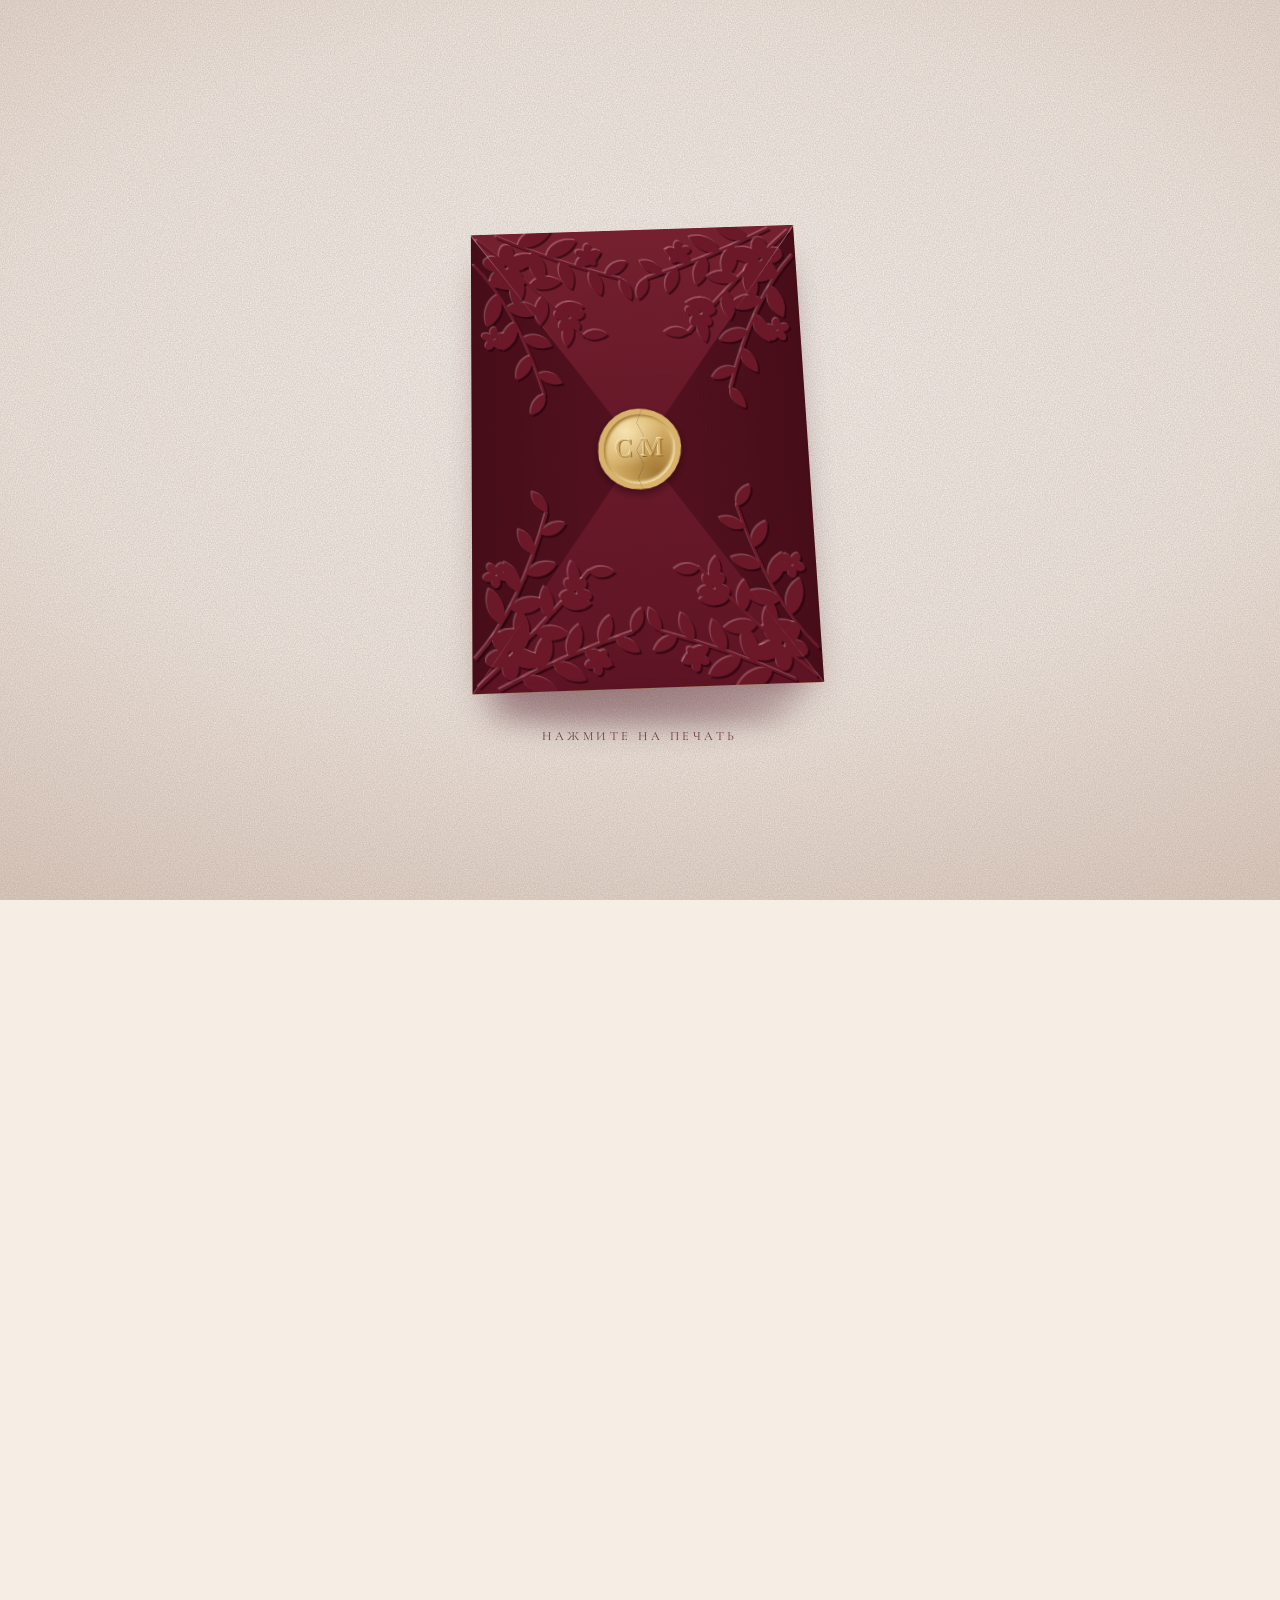
==== bordo/index.html @ 5470cc4d "Two new invitations: bordo (four-flap embossed envelope, calendar) and candle (three candles light u" ====
<!doctype html>
<html lang="ru">
<head>
<meta charset="utf-8">
<meta name="viewport" content="width=device-width,initial-scale=1,viewport-fit=cover">
<meta name="robots" content="noindex,nofollow">
<meta name="theme-color" content="#5e1424">
<title>Бордо · София и Марк</title>
<meta property="og:type" content="website">
<meta property="og:title" content="София и Марк приглашают на свадьбу">
<meta property="og:description" content="9 октября 2027 года. Откройте конверт.">
<meta property="og:url" content="https://aalyubaevapple-oss.github.io/invitation/bordo/">
<meta property="og:image" content="https://aalyubaevapple-oss.github.io/invitation/og/bordo.jpg">
<meta property="og:image:width" content="1200">
<meta property="og:image:height" content="630">
<meta name="twitter:card" content="summary_large_image">
<link rel="stylesheet" href="https://fonts.googleapis.com/css2?family=Cormorant+Garamond:ital,wght@0,400;0,500;1,400&family=Prata&display=swap">
<link rel="stylesheet" href="../assets/engine.css">
<style>
/* Бордо и крем: конверт из четырёх тиснёных клапанов с золотой печатью, антиква, календарь с отмеченным днём. */
:root{
  --paper:#f6ede4; --ink:#4a1420; --ink-soft:#8c6a66; --line:#d6bfb2; --accent:#8c1c2e; --card:#5e1424;
  --grain:var(--grain-url);
  --display:"Prata","Playfair Display",Georgia,serif;
  --body:"Cormorant Garamond","Cormorant",Georgia,serif;
  --h1-size:clamp(2.6rem,12.5vw,3.5rem); --h2-size:1.8rem; --h-lh:1.15; --fs-body:1.18rem;
  --num-font:var(--display); --num-style:normal; --num-size:2rem;
  --pill-bg:var(--accent); --pill-fg:#f6ede4;
  --card-shadow:0 14px 26px -18px rgba(74,20,32,.7);
  --w-sky:#f0dcd3; --w-leaf1:#8a9a78; --w-leaf2:#5d6f55; --w-water:#e6cfc4; --w-bloom:#8c1c2e; --w-reed:#6b4a3a;
  --env:#5e1424; --env-hi:#74202f; --env-lo:#460d19;
  --seal:#d9b36c; --seal-hi:#f6e2b0; --seal-lo:#a37a35;
  --cw:min(76vw,21rem,48vh);
  --bg-delay:1.95s;
}
.dress,.back{color:#f6ede4}
.dress .sw i{box-shadow:inset 0 0 0 1px rgba(246,237,228,.35)}
.cal{width:100%;max-width:19rem;display:grid;grid-template-columns:repeat(7,1fr);row-gap:.3rem;font-variant-numeric:lining-nums;line-height:1}
.cal strong{grid-column:1/-1;font-family:var(--display);font-weight:400;font-size:1.5rem;padding-bottom:.7rem}
.cal em{font-style:normal;font-size:.68rem;letter-spacing:.14em;text-transform:uppercase;color:var(--ink-soft);padding-bottom:.4rem}
.cal span{display:grid;place-items:center;height:2.3rem;font-size:1.12rem}
.cal .on{position:relative;color:#f6ede4;font-weight:500}
.cal .on svg{position:absolute;left:50%;top:50%;width:2.5rem;height:2.5rem;margin:-1.2rem 0 0 -1.25rem;z-index:-1;fill:var(--accent)}
.cal .on{z-index:0}
/* Конверт: четыре клапана на петлях по краям, под ними карточка, сверху печать. */
.opener .bg{background:var(--grain-url),radial-gradient(ellipse 90% 70% at 50% 40%,#fbf5ee,var(--paper) 55%,#e3d0c2)}
.stage{position:absolute;inset:0;display:grid;place-items:center;perspective:1300px;animation:float 6s ease-in-out infinite;transition:opacity .5s ease 2.15s}
.stage::after{content:"";position:absolute;left:50%;top:50%;width:calc(var(--cw) * .9);height:2.2rem;margin:calc(var(--cw) * .72) 0 0 calc(var(--cw) * -.45);
  border-radius:50%;background:rgba(74,20,32,.35);filter:blur(14px);transition:opacity .5s ease .5s}
.env4{position:relative;width:var(--cw);aspect-ratio:5/7;transform-style:preserve-3d;
  transform:rotateX(calc(14deg + var(--rx,0deg))) rotateY(var(--ry,0deg)) rotateZ(-2deg);transition:transform .35s ease-out}
.env4>*{position:absolute;inset:0}
.e-card{border-radius:.12rem;background:var(--grain-url),linear-gradient(180deg,#fffaf2,#f5eadc);
  box-shadow:inset 0 0 0 1px #c9a86a,inset 0 0 0 .4rem #fffaf2,inset 0 0 0 calc(.4rem + 1px) #e2cfa6,0 1.4rem 2.2rem -1rem rgba(74,20,32,.6);
  display:flex;flex-direction:column;align-items:center;justify-content:center;gap:.8rem;text-align:center;color:var(--ink)}
.e-card small{font-size:.6rem;letter-spacing:.3em;text-transform:uppercase;color:var(--ink-soft)}
.e-card b{font-family:var(--display);font-weight:400;font-size:calc(var(--cw) * .115);line-height:1.2}
.e-card b i{font-style:normal;font-size:.6em;color:var(--accent)}
.e-card span{font-size:.85rem;letter-spacing:.2em}
.fp{transform-style:preserve-3d;transition:transform 1s cubic-bezier(.5,.05,.3,1)}
.fp>*{position:absolute;inset:0;backface-visibility:hidden;-webkit-backface-visibility:hidden}
.fp .in{background:repeating-linear-gradient(45deg,#e6cc98 0 6px,#d3b473 6px 7px)}
.rel{position:absolute;inset:0;width:100%;height:100%}
.fp.l{transform-origin:0 50%;transform:translateZ(2px);transition-delay:.8s}
.fp.r{transform-origin:100% 50%;transform:translateZ(2px);transition-delay:.8s}
.fp.b{transform-origin:50% 100%;transform:translateZ(3px);transition-delay:.55s}
.fp.t{transform-origin:50% 0;transform:translateZ(4px);transition-delay:.3s}
.fp.l .out{clip-path:polygon(0 0,50.5% 50%,0 100%);background:linear-gradient(90deg,var(--env-lo),var(--env) 80%)}
.fp.r .out{clip-path:polygon(100% 0,49.5% 50%,100% 100%);background:linear-gradient(270deg,var(--env-lo),var(--env) 80%)}
.fp.b .out{clip-path:polygon(0 100%,50% 49.5%,100% 100%);background:linear-gradient(0deg,var(--env),var(--env-hi))}
.fp.t .out{clip-path:polygon(0 0,100% 0,50% 50.5%);background:linear-gradient(180deg,var(--env-hi),var(--env) 70%,var(--env-lo))}
.fp.l .in{clip-path:polygon(100% 0,49.5% 50%,100% 100%);transform:rotateY(180deg)}
.fp.r .in{clip-path:polygon(0 0,50.5% 50%,0 100%);transform:rotateY(180deg)}
.fp.b .in{clip-path:polygon(0 0,50% 50.5%,100% 0);transform:rotateX(180deg)}
.fp.t .in{clip-path:polygon(0 100%,100% 100%,50% 49.5%);transform:rotateX(180deg)}
.seal{inset:auto;left:50%;top:50%;width:5.2rem;height:5.2rem;margin:-2.6rem 0 0 -2.6rem;transform:translateZ(7px);filter:drop-shadow(0 4px 5px rgba(30,0,8,.55))}
.half{position:absolute;inset:0;transition:transform .7s cubic-bezier(.3,.7,.3,1),opacity .55s ease .15s}
.half.a{clip-path:polygon(0 0,54% 0,47% 18%,55% 34%,46% 52%,54% 70%,47% 86%,52% 100%,0 100%)}
.half.b{clip-path:polygon(54% 0,100% 0,100% 100%,52% 100%,47% 86%,54% 70%,46% 52%,55% 34%,47% 18%)}
.wax{position:absolute;inset:0;border-radius:49% 51% 50% 50% / 52% 48% 52% 48%;
  background:radial-gradient(circle at 34% 28%,var(--seal-hi),transparent 46%),radial-gradient(circle at 70% 78%,var(--seal-lo),transparent 55%),var(--seal);
  box-shadow:inset 0 0 0 .36rem var(--seal),inset .1rem .12rem .18rem .36rem var(--seal-lo),inset -.08rem -.1rem .18rem .4rem var(--seal-hi);
  display:grid;place-items:center;font-family:var(--display);font-size:1.45rem;letter-spacing:.04em;line-height:1;color:var(--seal);
  text-shadow:1px 1.4px .5px #8a6426,-1px -1px .5px var(--seal-hi)}
.hint{top:calc(50% + var(--cw) * .7 + 2.6rem);color:var(--ink);opacity:.8}
@keyframes float{50%{transform:translateY(-.45rem)}}
.open .stage::after{opacity:0}
.open .half.a{transform:translate(-1.7rem,1.1rem) rotate(-16deg);opacity:0}
.open .half.b{transform:translate(1.7rem,1.1rem) rotate(16deg);opacity:0}
.open .fp.t{transform:translateZ(4px) rotateX(168deg)}
.open .fp.b{transform:translateZ(3px) rotateX(-168deg)}
.open .fp.l{transform:translateZ(2px) rotateY(-168deg)}
.open .fp.r{transform:translateZ(2px) rotateY(168deg)}
.open .env4{transform:scale(2.1) rotateX(0deg);transition:transform .85s cubic-bezier(.6,0,.8,.4) 1.85s}
.open .stage{opacity:0}
</style>
</head>
<body>
<svg width="0" height="0" style="position:absolute" aria-hidden="true"><defs><g id="rall"><g id="rq"><path d="M1 10Q14 24 22 52" fill="none" stroke="currentColor" stroke-width=".7" stroke-linecap="round"/><path d="M0 0C5-7 17-8 25 0 17 7 5 6 0 0Z" transform="translate(5.5 15.5) rotate(4) scale(0.46)" fill="currentColor"/><path d="M0 0C5-7 17-8 25 0 17 7 5 6 0 0Z" transform="translate(8.3 19.6) rotate(108) scale(0.44)" fill="currentColor"/><path d="M0 0C5-7 17-8 25 0 17 7 5 6 0 0Z" transform="translate(10.9 24.0) rotate(11) scale(0.42)" fill="currentColor"/><path d="M0 0C5-7 17-8 25 0 17 7 5 6 0 0Z" transform="translate(13.4 28.8) rotate(114) scale(0.39)" fill="currentColor"/><path d="M0 0C5-7 17-8 25 0 17 7 5 6 0 0Z" transform="translate(15.8 34.0) rotate(17) scale(0.37)" fill="currentColor"/><path d="M0 0C5-7 17-8 25 0 17 7 5 6 0 0Z" transform="translate(18.0 39.6) rotate(120) scale(0.35)" fill="currentColor"/><path d="M0 0C5-7 17-8 25 0 17 7 5 6 0 0Z" transform="translate(20.1 45.6) rotate(22) scale(0.32)" fill="currentColor"/><path d="M0 0C5-7 17-8 25 0 17 7 5 6 0 0Z" transform="translate(22.0 52.0) rotate(124) scale(0.30)" fill="currentColor"/><path d="M8 1Q26 10 46 16" fill="none" stroke="currentColor" stroke-width=".7" stroke-linecap="round"/><path d="M0 0C5-7 17-8 25 0 17 7 5 6 0 0Z" transform="translate(14.5 4.1) rotate(-25) scale(0.46)" fill="currentColor"/><path d="M0 0C5-7 17-8 25 0 17 7 5 6 0 0Z" transform="translate(18.9 6.1) rotate(74) scale(0.44)" fill="currentColor"/><path d="M0 0C5-7 17-8 25 0 17 7 5 6 0 0Z" transform="translate(23.3 7.9) rotate(-28) scale(0.42)" fill="currentColor"/><path d="M0 0C5-7 17-8 25 0 17 7 5 6 0 0Z" transform="translate(27.7 9.7) rotate(71) scale(0.39)" fill="currentColor"/><path d="M0 0C5-7 17-8 25 0 17 7 5 6 0 0Z" transform="translate(32.2 11.4) rotate(-30) scale(0.37)" fill="currentColor"/><path d="M0 0C5-7 17-8 25 0 17 7 5 6 0 0Z" transform="translate(36.7 13.0) rotate(69) scale(0.35)" fill="currentColor"/><path d="M0 0C5-7 17-8 25 0 17 7 5 6 0 0Z" transform="translate(41.3 14.6) rotate(-32) scale(0.32)" fill="currentColor"/><path d="M0 0C5-7 17-8 25 0 17 7 5 6 0 0Z" transform="translate(46.0 16.0) rotate(67) scale(0.30)" fill="currentColor"/><path d="M2 2Q16 14 34 34" fill="none" stroke="currentColor" stroke-width=".7" stroke-linecap="round"/><path d="M0 0C5-7 17-8 25 0 17 7 5 6 0 0Z" transform="translate(10.8 9.9) rotate(-7) scale(0.44)" fill="currentColor"/><path d="M0 0C5-7 17-8 25 0 17 7 5 6 0 0Z" transform="translate(14.4 13.4) rotate(94) scale(0.42)" fill="currentColor"/><path d="M0 0C5-7 17-8 25 0 17 7 5 6 0 0Z" transform="translate(18.1 17.1) rotate(-5) scale(0.39)" fill="currentColor"/><path d="M0 0C5-7 17-8 25 0 17 7 5 6 0 0Z" transform="translate(21.9 21.0) rotate(96) scale(0.37)" fill="currentColor"/><path d="M0 0C5-7 17-8 25 0 17 7 5 6 0 0Z" transform="translate(25.8 25.1) rotate(-3) scale(0.35)" fill="currentColor"/><path d="M0 0C5-7 17-8 25 0 17 7 5 6 0 0Z" transform="translate(29.9 29.4) rotate(97) scale(0.32)" fill="currentColor"/><path d="M0 0C5-7 17-8 25 0 17 7 5 6 0 0Z" transform="translate(34.0 34.0) rotate(-2) scale(0.30)" fill="currentColor"/><ellipse cx="11.0" cy="7.0" rx="3.38" ry="2.34" transform="rotate(-90 11.0 7.0)" fill="currentColor"/><ellipse cx="14.8" cy="9.8" rx="3.38" ry="2.34" transform="rotate(-18 14.8 9.8)" fill="currentColor"/><ellipse cx="13.4" cy="14.3" rx="3.38" ry="2.34" transform="rotate(54 13.4 14.3)" fill="currentColor"/><ellipse cx="8.6" cy="14.3" rx="3.38" ry="2.34" transform="rotate(126 8.6 14.3)" fill="currentColor"/><ellipse cx="7.2" cy="9.8" rx="3.38" ry="2.34" transform="rotate(198 7.2 9.8)" fill="currentColor"/><ellipse cx="30.0" cy="25.4" rx="2.18" ry="1.51" transform="rotate(-90 30.0 25.4)" fill="currentColor"/><ellipse cx="32.5" cy="27.2" rx="2.18" ry="1.51" transform="rotate(-18 32.5 27.2)" fill="currentColor"/><ellipse cx="31.5" cy="30.1" rx="2.18" ry="1.51" transform="rotate(54 31.5 30.1)" fill="currentColor"/><ellipse cx="28.5" cy="30.1" rx="2.18" ry="1.51" transform="rotate(126 28.5 30.1)" fill="currentColor"/><ellipse cx="27.5" cy="27.2" rx="2.18" ry="1.51" transform="rotate(198 27.5 27.2)" fill="currentColor"/><ellipse cx="7.0" cy="31.9" rx="1.77" ry="1.22" transform="rotate(-90 7.0 31.9)" fill="currentColor"/><ellipse cx="9.0" cy="33.4" rx="1.77" ry="1.22" transform="rotate(-18 9.0 33.4)" fill="currentColor"/><ellipse cx="8.2" cy="35.7" rx="1.77" ry="1.22" transform="rotate(54 8.2 35.7)" fill="currentColor"/><ellipse cx="5.8" cy="35.7" rx="1.77" ry="1.22" transform="rotate(126 5.8 35.7)" fill="currentColor"/><ellipse cx="5.0" cy="33.3" rx="1.77" ry="1.22" transform="rotate(198 5.0 33.3)" fill="currentColor"/><ellipse cx="36.0" cy="5.9" rx="1.77" ry="1.22" transform="rotate(-90 36.0 5.9)" fill="currentColor"/><ellipse cx="38.0" cy="7.4" rx="1.77" ry="1.22" transform="rotate(-18 38.0 7.4)" fill="currentColor"/><ellipse cx="37.2" cy="9.7" rx="1.77" ry="1.22" transform="rotate(54 37.2 9.7)" fill="currentColor"/><ellipse cx="34.8" cy="9.7" rx="1.77" ry="1.22" transform="rotate(126 34.8 9.7)" fill="currentColor"/><ellipse cx="34.0" cy="7.3" rx="1.77" ry="1.22" transform="rotate(198 34.0 7.3)" fill="currentColor"/></g><use href="#rq" transform="translate(100 0) scale(-1 1)"/><use href="#rq" transform="translate(0 140) scale(1 -1)"/><use href="#rq" transform="translate(100 140) scale(-1 -1)"/></g><symbol id="relief" viewBox="0 0 100 140" preserveAspectRatio="none"><use href="#rall" transform="translate(.5 .6)" color="rgba(30,0,8,.6)"/><use href="#rall" transform="translate(-.4 -.5)" color="rgba(255,200,208,.3)"/><use href="#rall" color="#6b1829"/></symbol></defs></svg>
<div class="opener" id="opener" data-ms="2750" role="button" tabindex="0" aria-label="Открыть приглашение">
  <div class="bg"></div>
  <div class="stage">
    <div class="env4" data-tilt>
      <div class="e-card"><small>Приглашение на свадьбу</small><b>София<br><i>и</i><br>Марк</b><span>09 · 10 · 2027</span></div>
      <div class="fp l"><div class="out"><svg class="rel" viewBox="0 0 100 140" preserveAspectRatio="none" aria-hidden="true"><use href="#relief"/></svg></div><div class="in"></div></div>
      <div class="fp r"><div class="out"><svg class="rel" viewBox="0 0 100 140" preserveAspectRatio="none" aria-hidden="true"><use href="#relief"/></svg></div><div class="in"></div></div>
      <div class="fp b"><div class="out"><svg class="rel" viewBox="0 0 100 140" preserveAspectRatio="none" aria-hidden="true"><use href="#relief"/></svg></div><div class="in"></div></div>
      <div class="fp t"><div class="out"><svg class="rel" viewBox="0 0 100 140" preserveAspectRatio="none" aria-hidden="true"><use href="#relief"/></svg></div><div class="in"></div></div>
      <div class="seal">
        <span class="half a"><span class="wax">С М</span></span>
        <span class="half b"><span class="wax">С М</span></span>
      </div>
    </div>
  </div>
  <div class="hint">Нажмите на печать</div>
</div>
<main class="letter" id="letter"></main>
<script>
/* Календарь месяца свадьбы с отмеченным днём: строится из даты, чтобы не править вручную. */
function calendar(iso) {
  const d = new Date(iso), y = d.getFullYear(), m = d.getMonth(), day = d.getDate();
  const first = (new Date(y, m, 1).getDay() + 6) % 7, days = new Date(y, m + 1, 0).getDate();
  const name = new Date(y, m, 1).toLocaleDateString('ru-RU', {month: 'long'});
  const heart = '<svg viewBox="0 0 32 32" aria-hidden="true"><path d="M16 28C6 20 2 15 2 10a7 7 0 0 1 14-2 7 7 0 0 1 14 2c0 5-4 10-14 18Z"/></svg>';
  let h = '<div class="cal" role="img" aria-label="Календарь: ' + day + ' число отмечено"><strong>' + name[0].toUpperCase() + name.slice(1) + ' ' + y + '</strong>' +
    ['пн', 'вт', 'ср', 'чт', 'пт', 'сб', 'вс'].map(w => '<em>' + w + '</em>').join('') + '<span></span>'.repeat(first);
  for (let i = 1; i <= days; i++) h += i === day ? '<span class="on">' + heart + i + '</span>' : '<span>' + i + '</span>';
  return h + '</div>';
}
const DATE = '2027-10-09T15:30:00+03:00';
window.INVITE = {
  names: ['София', 'Марк'], joiner: 'и',
  date: DATE, dateFormat: 'long',
  art: 'html', artHtml: calendar(DATE),
  lead: 'Дорогие родные и друзья! Мы решили, что этой осенью станем семьёй, и приглашаем вас быть с нами в этот день.',
  titles: {count: 'До свадьбы', place: 'Место', plan: 'Программа дня', dress: 'Дресс-код'},
  venues: [
    {kind: 'ceremony', title: 'Церемония', time: '15:30', place: 'Оранжерея', address: 'Адрес сообщим позже'},
    {title: 'Банкет', time: '17:30', place: 'Каминный зал', address: 'Там же, вход со двора'}
  ],
  plan: [['15:00', 'Сбор гостей'], ['15:30', 'Церемония'], ['16:30', 'Фуршет и фотографии'], ['17:30', 'Банкет'], ['20:30', 'Торт'], ['21:30', 'Танцы']],
  dress: 'Будем рады оттенкам вина, пыльной розы и сливок. Мужчинам подойдут тёмные костюмы.',
  swatches: ['#5e1424', '#8c1c2e', '#c98a8f', '#e9d6c4', '#3a3a34'],
  bye: 'С любовью и нетерпением ждём встречи.'
};
</script>
<script src="../assets/engine.js"></script>
</body>
</html>
---- assets/engine.css ----
/* Общая вёрстка приглашения. Цвета, шрифты и характер задаёт страница через переменные в :root. */
:root{--grain-url:url("data:image/svg+xml,%3Csvg xmlns='http://www.w3.org/2000/svg' width='260' height='260'%3E%3Cfilter id='n'%3E%3CfeTurbulence type='fractalNoise' baseFrequency='.85' numOctaves='3' stitchTiles='stitch'/%3E%3CfeColorMatrix values='0 0 0 0 .2 0 0 0 0 .15 0 0 0 0 .15 0 0 0 .32 0'/%3E%3C/filter%3E%3Crect width='100%25' height='100%25' filter='url(%23n)'/%3E%3C/svg%3E")}
*{box-sizing:border-box}
html{font-size:16px;scroll-behavior:smooth}
html.locked,html.locked body{overflow:hidden;height:100%}
[hidden]{display:none!important}
body{
  margin:0;
  background:var(--grain,none),var(--paper);
  color:var(--ink);
  font-family:var(--body);
  font-size:var(--fs-body,1.12rem);
  line-height:1.55;
  -webkit-font-smoothing:antialiased;
}

/* ---------- экран открытия ---------- */
.opener{position:fixed;inset:0;z-index:20;cursor:pointer;overflow:hidden;perspective:1400px;-webkit-tap-highlight-color:transparent}
.opener.open{pointer-events:none}
.opener:focus-visible{outline:3px solid var(--accent);outline-offset:-6px}
.opener .bg{position:absolute;inset:0;background:var(--grain,none),var(--paper);transition:opacity .8s ease var(--bg-delay,.9s)}
.opener.open .bg{opacity:0}
.hint{position:absolute;left:0;right:0;text-align:center;font-size:.78rem;letter-spacing:.28em;text-transform:uppercase;transition:opacity .4s}
.opener.open .hint{opacity:0}

/* ---------- письмо ---------- */
.letter{
  max-width:30rem;margin:0 auto;
  padding-inline:1.5rem;padding-block:3rem 6.5rem;
  display:flex;flex-direction:column;gap:var(--gap,4.5rem);
  text-align:center;
}
section{display:flex;flex-direction:column;align-items:center;gap:1.1rem;min-width:0}
.label{font-size:.78rem;letter-spacing:var(--label-spacing,.3em);text-transform:uppercase;color:var(--ink-soft)}
h1,h2{
  font-family:var(--display);font-weight:var(--h-weight,400);font-style:var(--h-style,normal);
  text-transform:var(--h-transform,none);letter-spacing:var(--h-spacing,0);line-height:var(--h-lh,1.1);
  margin:0;text-wrap:balance;
}
h1{font-size:var(--h1-size,4rem);display:flex;flex-direction:column;gap:.08em;overflow-wrap:anywhere}
h1 .amp{font-size:.6em;color:var(--accent)}
h2{font-size:var(--h2-size,2.4rem)}
p{margin:0;max-width:24rem;text-wrap:pretty}
.rule{width:100%;display:flex;align-items:center;gap:.9rem;color:var(--line)}
.rule::before,.rule::after{content:"";flex:1;border-top:1px solid currentColor}
.rule i{width:.5rem;height:.5rem;background:var(--accent);transform:rotate(45deg)}

.scene{width:calc(100% + 3rem);max-width:none;margin-inline:-1.5rem;display:block}
.scene,.venue canvas{
  -webkit-mask-image:radial-gradient(ellipse 50% 50% at 50% 50%,#000 48%,transparent 98%);
  mask-image:radial-gradient(ellipse 50% 50% at 50% 50%,#000 48%,transparent 98%);
}
.route{width:100%;height:auto;color:var(--ink)}
.dateline{font-family:var(--date-font,inherit);font-size:var(--date-size,1.5rem);font-weight:var(--date-weight,400);letter-spacing:var(--date-spacing,.22em);line-height:1.15;font-variant-numeric:lining-nums tabular-nums}

.count{display:grid;grid-template-columns:repeat(4,1fr);width:100%;border-block:1px solid var(--line)}
.count div{padding-block:1rem;display:flex;flex-direction:column;align-items:center;gap:.25rem;min-width:0}
.count div+div{border-left:1px solid var(--line)}
.count b{font-family:var(--num-font,inherit);font-weight:var(--num-weight,400);font-style:var(--num-style,italic);font-size:var(--num-size,2.3rem);line-height:1;font-variant-numeric:lining-nums tabular-nums}
.count span{font-size:.7rem;letter-spacing:.12em;text-transform:uppercase;color:var(--ink-soft)}

.venues{width:100%;display:flex;flex-direction:column;gap:2rem}
.venue{display:flex;flex-direction:column;align-items:center;gap:.45rem;width:100%;min-width:0}
.venue canvas{width:100%;aspect-ratio:2/1}
.venue h3{font-family:var(--h3-font,inherit);font-style:var(--h3-style,italic);font-weight:var(--h3-weight,400);font-size:1.5rem;line-height:1.2;margin:0}
.venue .when{font-variant-numeric:lining-nums;letter-spacing:.08em}
.venue .addr{color:var(--ink-soft);font-size:.98rem}

.plan{list-style:none;margin:0;padding:0;width:100%;position:relative;display:flex;flex-direction:column;gap:1.4rem}
.plan::before{content:"";position:absolute;left:50%;top:.4rem;bottom:.4rem;border-left:1px solid var(--line)}
.plan li{display:grid;grid-template-columns:1fr auto 1fr;align-items:center;gap:.8rem}
.plan time{grid-column:2;position:relative;background:var(--pill-bg,var(--ink));color:var(--pill-fg,var(--paper));border-radius:var(--pill-radius,999px);
  padding:.1rem .7rem;font-family:var(--num-font,inherit);font-size:.95rem;letter-spacing:.06em;font-variant-numeric:lining-nums tabular-nums}
.plan span{min-width:0;line-height:1.3}
.plan li:nth-child(odd) span{grid-column:1;grid-row:1;text-align:right}
.plan li:nth-child(even) span{grid-column:3;text-align:left}

.dress{width:100%;background:var(--card);border-radius:var(--radius,0);padding:1.6rem 1.2rem;display:flex;flex-direction:column;align-items:center;gap:1rem;
  box-shadow:var(--card-shadow,0 1px 0 var(--line))}
.sw{display:flex;gap:.7rem;flex-wrap:wrap;justify-content:center}
.sw i{width:2.5rem;height:2.5rem;border-radius:var(--sw-radius,50%);box-shadow:inset 0 0 0 1px rgba(128,128,128,.25)}
.sign{font-family:var(--display);font-style:var(--h-style,normal);font-weight:var(--h-weight,400);text-transform:var(--h-transform,none);font-size:var(--sign-size,2.2rem);line-height:1.15;color:var(--accent)}
.again{background:none;border:0;border-bottom:1px solid var(--line);padding:0 0 .15rem;color:var(--ink-soft);
  font:inherit;font-size:.78rem;letter-spacing:.22em;text-transform:uppercase;cursor:pointer}
.again:focus-visible,.back:focus-visible{outline:2px solid var(--accent);outline-offset:4px}

.btn{display:inline-flex;align-items:center;justify-content:center;min-height:2.9rem;padding:.5rem 1.5rem;
  border:1px solid var(--btn-line,var(--ink));border-radius:var(--btn-radius,999px);background:var(--btn-bg,transparent);color:var(--btn-fg,var(--ink));
  font-family:var(--btn-font,inherit);font-size:.78rem;letter-spacing:.18em;text-transform:uppercase;text-decoration:none;line-height:1.2;
  transition:background .25s ease,color .25s ease,transform .15s ease}
.btn.sm{min-height:2.75rem;margin-top:.35rem}
.btn:hover{background:var(--btn-fg,var(--ink));color:var(--paper)}
.btn:active{transform:scale(.97)}
.btn:focus-visible{outline:2px solid var(--accent);outline-offset:3px}

/* обложка собирается по строкам после открытия */
.cover>*{transition:opacity .9s ease,transform .9s cubic-bezier(.2,.7,.2,1)}
.cover>:nth-child(2){transition-delay:.12s}
.cover>:nth-child(3){transition-delay:.26s}
.cover>:nth-child(4){transition-delay:.4s}
.cover>:nth-child(n+5){transition-delay:.52s}
.letter:not(.entered) .cover>*{opacity:0;transform:translateY(1.3rem)}

.back{position:fixed;z-index:10;left:.75rem;bottom:calc(.75rem + env(safe-area-inset-bottom,0px));
  padding:.45rem .9rem;border-radius:999px;background:var(--card);color:var(--ink);text-decoration:none;
  font-size:.72rem;letter-spacing:.12em;text-transform:uppercase;box-shadow:0 2px 10px rgba(0,0,0,.25)}

/* выключка влево: строгие темы */
.letter.left{text-align:left}
.letter.left section{align-items:flex-start}
.letter.left h1{align-items:flex-start}
.letter.left .rule::before{display:none}
.letter.left .rule{flex-direction:row}
.letter.left .venue{align-items:flex-start}
.letter.left .dress{align-items:flex-start}
.letter.left .sw{justify-content:flex-start}
.letter.left .count div{align-items:flex-start;padding-inline:.6rem}
.letter.left .plan::before{display:none}
.letter.left .plan li{grid-template-columns:4.6rem 1fr;align-items:baseline}
.letter.left .plan time{grid-column:1;justify-self:start}
.letter.left .plan li:nth-child(n) span{grid-column:2;grid-row:1;text-align:left}

.rv{opacity:.3;transform:translateY(1.4rem);transition:opacity .9s ease,transform .9s ease}
.rv.in{opacity:1;transform:none}

@media (prefers-reduced-motion:reduce){
  .opener,.opener *{transition-duration:.01s!important;transition-delay:0s!important;animation:none!important}
  .rv{opacity:1;transform:none;transition:none}
  .cover>*{transition:none}
  .letter:not(.entered) .cover>*{opacity:1;transform:none}
  html{scroll-behavior:auto}
}
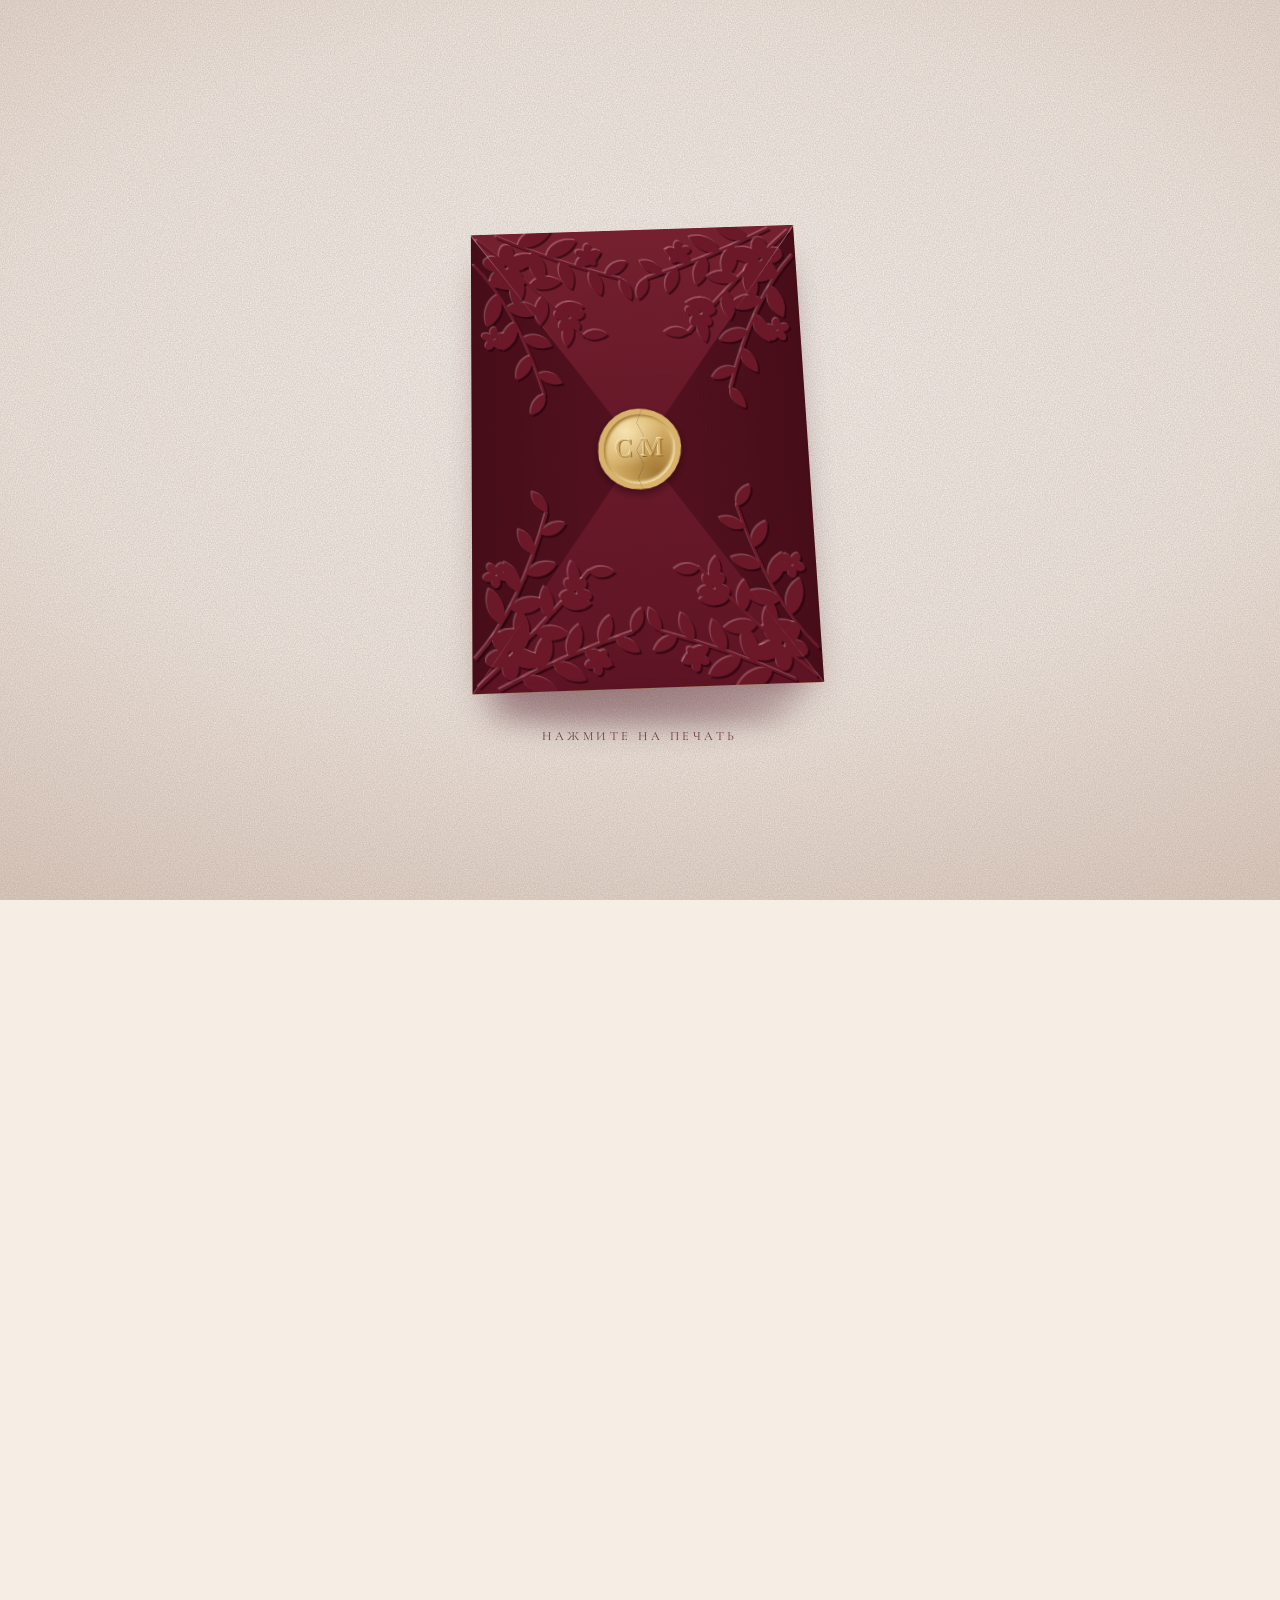
==== commit 7d19e1ab: "Each invitation gets its own content: configurable sections, new blocks (story, facts, menu, lists, " ====
--- a/bordo/index.html
+++ b/bordo/index.html
@@ -33,7 +33,8 @@
   --cw:min(76vw,21rem,48vh);
   --bg-delay:1.95s;
 }
-.dress,.back{color:#f6ede4}
+.dress,.back,.plan.cards li{color:#f6ede4}
+.plan.cards time{color:var(--seal)}
 .dress .sw i{box-shadow:inset 0 0 0 1px rgba(246,237,228,.35)}
 .cal{width:100%;max-width:19rem;display:grid;grid-template-columns:repeat(7,1fr);row-gap:.3rem;font-variant-numeric:lining-nums;line-height:1}
 .cal strong{grid-column:1/-1;font-family:var(--display);font-weight:400;font-size:1.5rem;padding-bottom:.7rem}
@@ -141,6 +142,11 @@
   plan: [['15:00', 'Сбор гостей'], ['15:30', 'Церемония'], ['16:30', 'Фуршет и фотографии'], ['17:30', 'Банкет'], ['20:30', 'Торт'], ['21:30', 'Танцы']],
   dress: 'Будем рады оттенкам вина, пыльной розы и сливок. Мужчинам подойдут тёмные костюмы.',
   swatches: ['#5e1424', '#8c1c2e', '#c98a8f', '#e9d6c4', '#3a3a34'],
+  sections: ['lead', 'venues', {type: 'plan', as: 'cards'}, 'dress',
+    {type: 'list', title: 'Пожелания', items: [
+      ['Цветы', 'Мы улетаем на следующий день и не успеем ими насладиться. Вместо букета порадуйте нас открыткой с тёплыми словами.'],
+      ['Подарки', 'Лучшим подарком станет вклад в наше свадебное путешествие.'],
+      ['Дети', 'Будем рады видеть вас с детьми: для них готовим отдельный стол.']]}],
   bye: 'С любовью и нетерпением ждём встречи.'
 };
 </script>
--- a/assets/engine.css
+++ b/assets/engine.css
@@ -120,6 +120,78 @@
 .letter.left .plan time{grid-column:1;justify-self:start}
 .letter.left .plan li:nth-child(n) span{grid-column:2;grid-row:1;text-align:left}
 
+/* ---------- подачи и дополнительные блоки ---------- */
+.quote{margin:0;max-width:22rem;font-family:var(--quote-font,var(--display));font-style:var(--h-style,normal);font-weight:var(--h-weight,400);
+  text-transform:var(--quote-transform,none);font-size:var(--quote-size,1.7rem);line-height:1.32;text-wrap:balance}
+.quote::before{content:"«";display:block;font-size:1.8em;line-height:.8;color:var(--accent)}
+.bigcount{display:flex;flex-direction:column;align-items:center;gap:.5rem}
+.bigcount b{font-family:var(--num-font,var(--display));font-weight:var(--num-weight,400);font-style:var(--num-style,normal);
+  font-size:clamp(6rem,36vw,9.5rem);line-height:.86;color:var(--accent);font-variant-numeric:lining-nums tabular-nums}
+.bigcount span,.countrest{font-size:.78rem;letter-spacing:.2em;text-transform:uppercase;color:var(--ink-soft)}
+.countrest b{font-weight:400;color:var(--ink);font-variant-numeric:lining-nums tabular-nums}
+.countline{font-size:1.25em}
+.countline b{font-family:var(--num-font,var(--display));font-weight:var(--num-weight,400);font-size:1.5em;color:var(--accent);font-variant-numeric:lining-nums}
+.venue .vt{display:flex;flex-direction:column;align-items:inherit;gap:.45rem;min-width:0}
+.venues.list .venue{flex-direction:row;align-items:flex-start;gap:1.1rem;text-align:left}
+.venues.list .vt{align-items:flex-start}
+.venues.list .no{font-style:normal;font-family:var(--num-font,var(--display));font-weight:var(--num-weight,400);font-size:2.6rem;line-height:1;color:var(--accent);font-variant-numeric:lining-nums}
+.plan.table::before,.plan.menu::before,.plan.board::before,.plan.cards::before{display:none}
+.plan.table{gap:0;border-top:1px solid var(--line)}
+.plan.table li{grid-template-columns:4.6rem 1fr;align-items:baseline;padding-block:.85rem;border-bottom:1px solid var(--line)}
+.plan.table time{grid-column:1;justify-self:start;background:none;color:var(--accent);padding:0;font-size:1.05rem}
+.plan.table li:nth-child(n) span{grid-column:2;grid-row:1;text-align:left}
+.plan.menu{gap:1rem}
+.plan.menu li{display:flex;align-items:baseline;gap:.6rem}
+.plan.menu li::after{content:"";order:2;flex:1;min-width:1.5rem;border-bottom:1px dotted var(--ink-soft);transform:translateY(-.25em)}
+.plan.menu span{order:1;text-align:left}
+.plan.menu time{order:3;background:none;color:var(--accent);padding:0;font-size:1.1rem}
+.plan.board{gap:0;background:var(--board-bg,var(--ink));color:var(--board-fg,var(--paper));border-radius:var(--radius,0);padding:.4rem 1rem;font-variant-numeric:tabular-nums}
+.plan.board li{grid-template-columns:3.6rem 1fr auto;align-items:baseline;gap:.7rem;padding-block:.7rem;border-bottom:1px solid rgba(128,128,128,.35)}
+.plan.board li:last-child{border-bottom:0}
+.plan.board time{grid-column:1;background:none;color:var(--board-accent,#f2c94c);padding:0;justify-self:start}
+.plan.board li:nth-child(n) span{grid-column:2;grid-row:1;text-align:left;min-width:0;overflow-wrap:anywhere}
+.plan.board em{grid-column:3;grid-row:1;white-space:nowrap;font-style:normal;font-size:.62rem;letter-spacing:.12em;text-transform:uppercase;opacity:.65}
+.plan.cards{display:grid;grid-template-columns:1fr 1fr;gap:.7rem}
+.plan.cards li{display:flex;flex-direction:column;align-items:center;justify-content:center;gap:.4rem;padding:1.1rem .6rem;background:var(--card);border-radius:var(--radius,0);box-shadow:var(--card-shadow,0 1px 0 var(--line))}
+.plan.cards time{background:none;color:var(--accent);padding:0;font-size:1.5rem;letter-spacing:.02em}
+.plan.cards li:nth-child(n) span{text-align:center}
+.story{list-style:none;margin:0;padding:0;width:100%;display:flex;flex-direction:column;align-items:center}
+.story li{display:flex;flex-direction:column;align-items:center;gap:.3rem}
+.story li+li::before{content:"";height:2rem;border-left:1px solid var(--line);margin-block:.8rem}
+.story b{font-family:var(--num-font,var(--display));font-weight:var(--num-weight,400);font-style:var(--num-style,italic);font-size:1.9rem;line-height:1.1;color:var(--accent);font-variant-numeric:lining-nums}
+.story span{max-width:19rem}
+.facts{width:100%;display:grid;grid-template-columns:1fr 1fr;gap:.7rem}
+.facts div{display:flex;flex-direction:column;align-items:center;gap:.3rem;padding:1.2rem .5rem;background:var(--card);border-radius:var(--radius,0);box-shadow:var(--card-shadow,0 1px 0 var(--line))}
+.facts b{font-family:var(--num-font,var(--display));font-weight:var(--num-weight,400);font-size:3rem;line-height:1;color:var(--accent);font-variant-numeric:lining-nums}
+.facts span{line-height:1.25}
+.menu{width:100%;margin:0;display:flex;flex-direction:column;gap:1.4rem}
+.menu div{display:flex;flex-direction:column;align-items:inherit;gap:.3rem}
+.menu dt{font-size:.74rem;letter-spacing:.26em;text-transform:uppercase;color:var(--accent)}
+.menu dd{margin:0;font-size:1.08em;line-height:1.35}
+.list{list-style:none;margin:0;padding:0;width:100%;display:flex;flex-direction:column;gap:1rem;text-align:left;counter-reset:n}
+.list li{display:grid;grid-template-columns:1.9rem 1fr;gap:.5rem;align-items:baseline;counter-increment:n}
+.list li::before{content:"—";color:var(--accent)}
+.list.check li::before{content:"✓";font-weight:700}
+.list.num li{grid-template-columns:2.6rem 1fr}
+.list.num li::before{content:counter(n,decimal-leading-zero);font-family:var(--num-font,var(--display));font-weight:var(--num-weight,400);font-variant-numeric:lining-nums}
+.list b{display:block;font-weight:var(--strong,600)}
+.faq{width:100%;text-align:left;border-top:1px solid var(--line)}
+.faq details{border-bottom:1px solid var(--line)}
+.faq summary{list-style:none;cursor:pointer;min-height:3rem;padding:.8rem 0;display:flex;align-items:center;justify-content:space-between;gap:1rem;font-weight:var(--strong,600)}
+.faq summary::-webkit-details-marker{display:none}
+.faq summary::after{content:"+";flex:none;color:var(--accent);font-size:1.4em;line-height:1}
+.faq details[open] summary::after{content:"–"}
+.faq summary:focus-visible{outline:2px solid var(--accent);outline-offset:2px}
+.faq p{max-width:none;padding-bottom:1rem;color:var(--ink-soft)}
+.fields{width:100%;display:grid;grid-template-columns:1fr 1fr;gap:1rem;text-align:left}
+.fields small{display:block;font-size:.66rem;letter-spacing:.14em;text-transform:uppercase;color:var(--ink-soft)}
+.fields b{font-weight:400}
+.letter.left .quote::before{margin-left:-.06em}
+.letter.left .story,.letter.left .story li{align-items:flex-start}
+.letter.left .story li+li::before{margin-left:.2rem}
+.letter.left .facts div{align-items:flex-start;padding-inline:1rem}
+.letter.left .bigcount{align-items:flex-start}
+
 .rv{opacity:.3;transform:translateY(1.4rem);transition:opacity .9s ease,transform .9s ease}
 .rv.in{opacity:1;transform:none}
 
